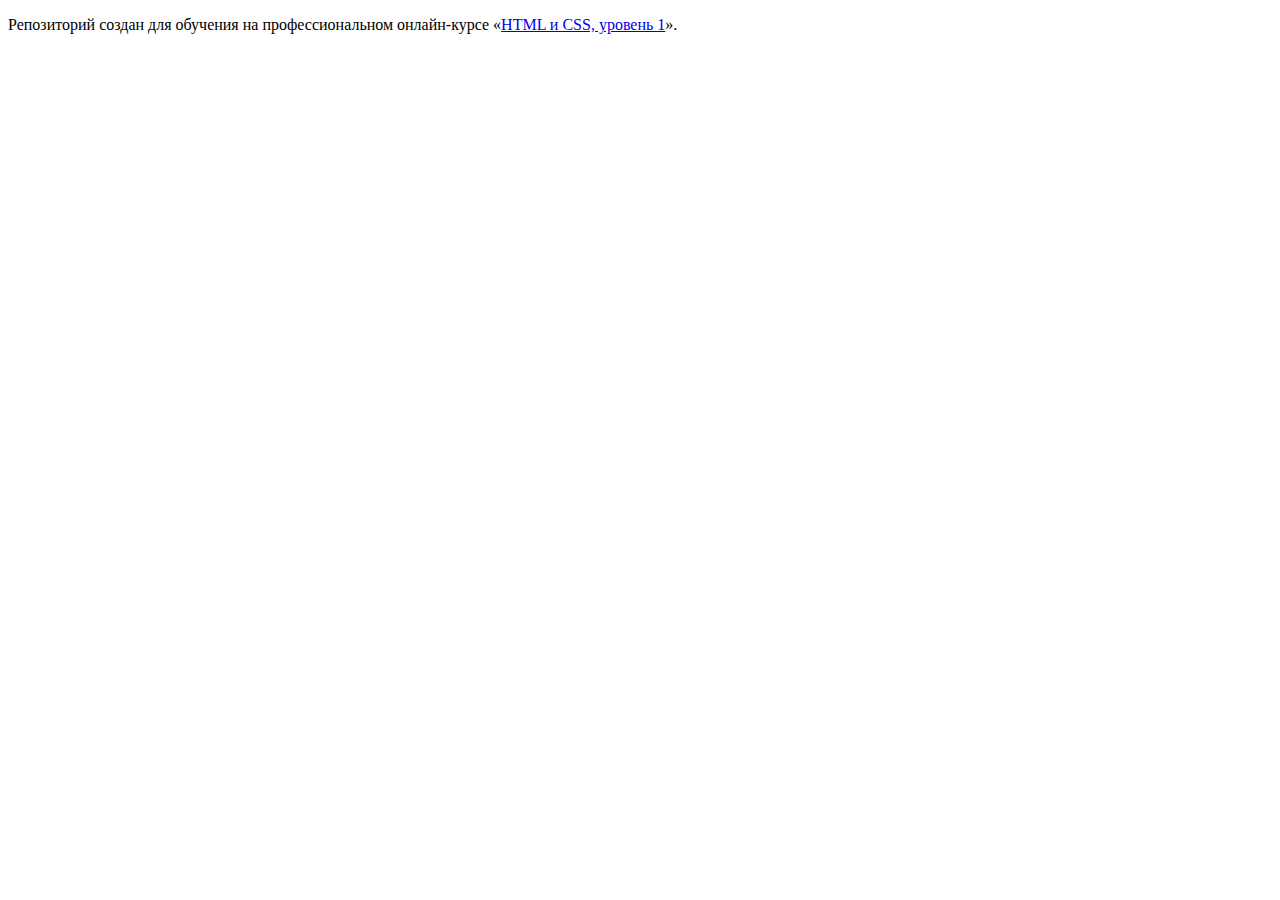
==== index.html @ a4c788f1 ":hatching_chick:" ====
<!DOCTYPE html>
<html lang="ru">
  <head>
    <meta charset="utf-8">
    <title>HTML Academy: Глейси</title>
  </head>
  <body>

    <p>Репозиторий создан для обучения на профессиональном онлайн‑курсе «<a href="https://htmlacademy.ru/intensive/htmlcss">HTML и CSS, уровень 1</a>».</p>

  </body>
</html>
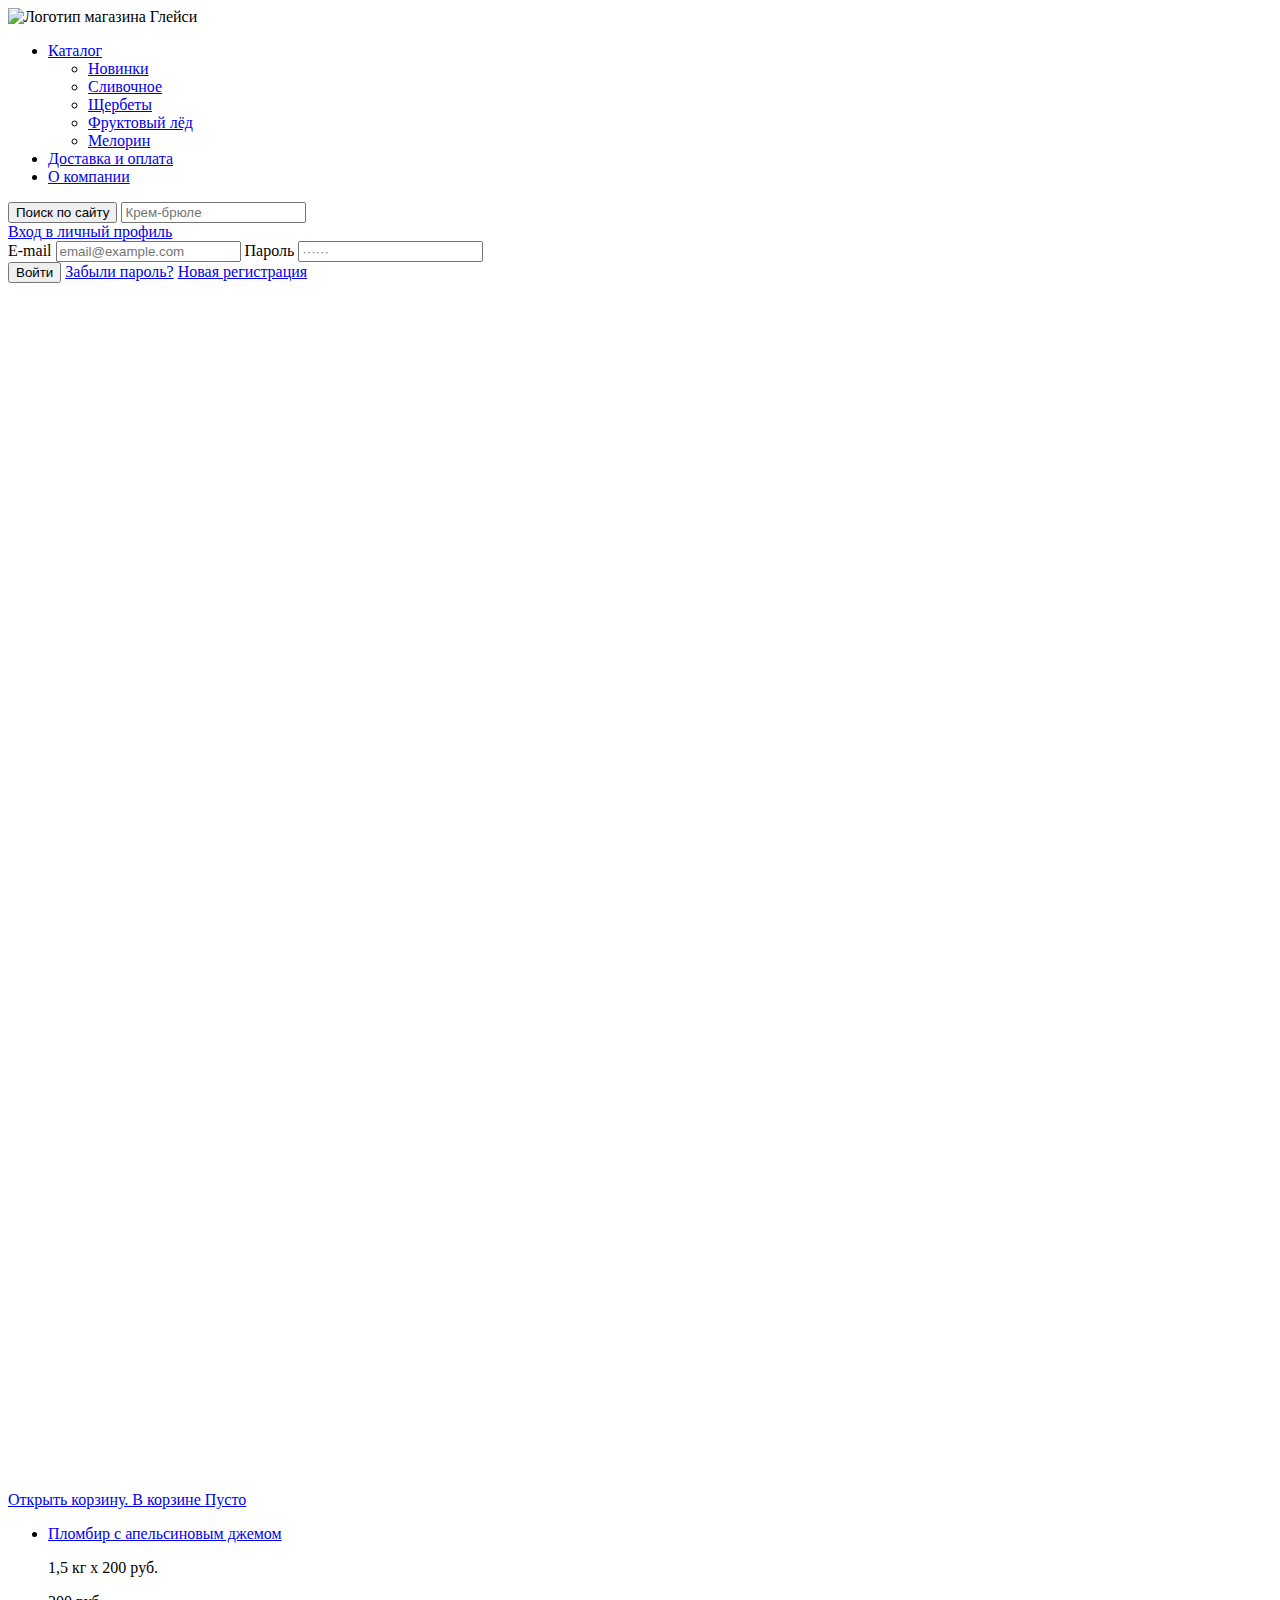
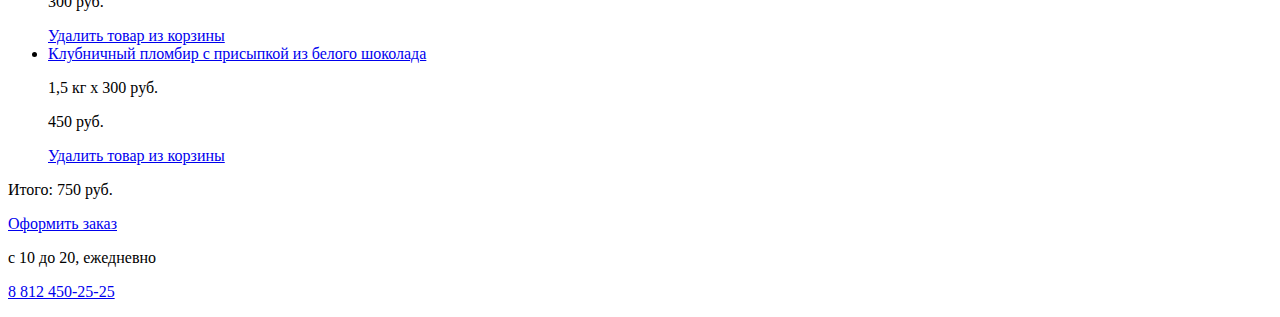
==== commit e8a65088: "Adds header markup" ====
--- a/index.html
+++ b/index.html
@@ -1,12 +1,119 @@
 <!DOCTYPE html>
-<html lang="ru">
-  <head>
-    <meta charset="utf-8">
-    <title>HTML Academy: Глейси</title>
-  </head>
-  <body>
-
-    <p>Репозиторий создан для обучения на профессиональном онлайн‑курсе «<a href="https://htmlacademy.ru/intensive/htmlcss">HTML и CSS, уровень 1</a>».</p>
-
-  </body>
-</html>
+<html class="page" lang="ru">
+<head>
+  <meta charset="utf-8">
+  <meta name="viewport" content="width=device-width, initial-scale=1.0">
+  <title>Магазин мороженого &laquo;Глейси&raquo;. Главная страница.</title>
+  <link rel="stylesheet" href="index.css">
+</head>
+<body class="page__body">
+  <header class="page__header header container">
+    <nav class="header__nav nav">
+      <a class="header__logo logo">
+        <img class="logo-image" src="img/logo.svg" width="154" height="64" alt="Логотип магазина Глейси">
+      </a>
+      <ul class="header__nav-list">
+        <li class="header__nav-item header__nav-item_catalog">
+          <a href="catalog.html" class="header__nav-link header__nav-link_catalog">Каталог</a>
+          <ul class="header__catalog-list">
+            <li class="header__catalog-item">
+              <a href="catalog.html" class="header__catalog-link">Новинки</a>
+            </li>
+            <li class="header__catalog-item">
+              <a href="catalog.html" class="header__catalog-link">Сливочное</a>
+            </li>
+            <li class="header__catalog-item">
+              <a href="catalog.html" class="header__catalog-link">Щербеты</a>
+            </li>
+            <li class="header__catalog-item">
+              <a href="catalog.html" class="header__catalog-link">Фруктовый&nbsp;лёд</a>
+            </li>
+            <li class="header__catalog-item">
+              <a href="catalog.html" class="header__catalog-link">Мелорин</a>
+            </li>
+          </ul>
+        </li>
+        <li class="header__nav-item">
+          <a href="blank.html" class="header__nav-link">Доставка и оплата</a>
+        </li>
+        <li class="header__nav-item">
+          <a href="blank.html" class="header__nav-link">О компании</a>
+        </li>
+      </ul>
+      <div class="header__user-menu">
+        <form class="header__user-item header__search-form" action="https://echo.htmlacademy.ru/" method="GET">
+          <button class="header__user-link header__user-link_search" type="submit">
+            <span class="visually-hidden">Поиск по сайту</span>
+          </button>
+          <label class="header__search-label">
+            <input class="header__search-input" type="search" name="search-input" placeholder="Крем-брюле" required>
+          </label>
+        </form>
+        <div class="header__user-item header__user-item_profile header__profile">
+          <a href="blank.html" class="header__user-link header__user-link_profile">
+            Вход<span class="visually-hidden"> в личный профиль</span>
+          </a>
+          <div class="header__profile-modal">
+            <form class="header__profile-form" action="https://echo.htmlacademy.ru/" method="POST">
+              <label class="header__profile-label">
+                <span class="visually-hidden" lang="en">E-mail</span>
+                <input class="header__profile-input" type="email" name="name" placeholder="email@example.com" required>
+              </label>
+              <label class="header__profile-label">
+                <span class="visually-hidden">Пароль</span>
+                <input class="header__profile-input" type="password" name="password" placeholder="&#183;&#183;&#183;&#183;&#183;&#183;" required>
+              </label>
+              <div class="header__profile-links">
+                <button class="button header__profile-submit" type="submit">Войти</button>
+                <a class="header__profile-help" href="blank.html">Забыли пароль?</a>
+                <a class="header__profile-help" href="blank.html">Новая регистрация</a>
+              </div>
+            </form>
+          </div>
+        </div>
+        <div class="header__user-item header__cart">
+          <a class="header__user-link header__cart-button" href="blank.html">
+            <svg class="header__cart-icon" viewBox="0 0 21 20" fill="none" aria-hidden="true">
+              <path class="header__cart-icon-frame" d="M7.03 20a2 2 0 002.02-2 2 2 0 00-2.02-2 2 2 0 00-2.01 2c0 1.1.9 2 2.01 2zM16.1 20a2 2 0 002.02-2 2 2 0 00-2.02-2 2 2 0 00-2.01 2c0 1.1.9 2 2.01 2zM5.7 2l-.24-2H0v2h3.67l1.5 13H19.3L21 2H5.7zm11.8 11H6.97l-1-9h12.72l-1.19 9z" fill="#ffffff"/>
+              <path class="header__cart-icon-fill" d="M5.94 4.03L6.97 13H17.5l1.2-8.97H5.93z" fill="none"/>
+            </svg>
+            <span class="visually-hidden">Открыть корзину. В корзине </span>Пусто
+          </a>
+          <div class="header__cart-modal">
+            <ul class="header__cart-list">
+              <li class="header__cart-item">
+                <a class="header__cart-link" href="blank.html">Пломбир с апельсиновым джемом</a>
+                <p class="header__cart-calc">
+                  1,5 кг х <span class="header__cart-calc_pale">200 руб.</span>
+                </p>
+                <p class="header__cart-cost">300 руб.</p>
+                <a class="header__cart-remove" href="blank.html">
+                  <span class="visually-hidden">Удалить товар из корзины</span>
+                </a>
+              </li>
+              <li class="header__cart-item item-cart">
+                <a class="header__cart-link" href="blank.html">Клубничный пломбир с присыпкой из белого шоколада</a>
+                <p class="header__cart-calc">
+                  1,5 кг х <span class="header__cart-calc_pale">300 руб.</span>
+                </p>
+                <p class="header__cart-cost">450 руб.</p>
+                <a class="header__cart-remove" href="blank.html">
+                  <span class="visually-hidden">Удалить товар из корзины</span>
+                </a>
+              </li>
+            </ul>
+            <p class="header__cart-total-price">Итого: 750 руб.</p>
+            <div class="header__cart-order-wrap">
+              <a href="blank.html" class="button header__cart-order">Оформить заказ</a>
+            </div>
+          </div>
+        </div>
+      </div>
+    </nav>
+    <p class="header__work-time">с 10 до 20, ежедневно</p>
+    <p class="header__tel">
+      <a class="header__tel-link" href="tel:+78124502525">8 812 450-25-25</a>
+    </p>
+  </header>
+</body>
+</html>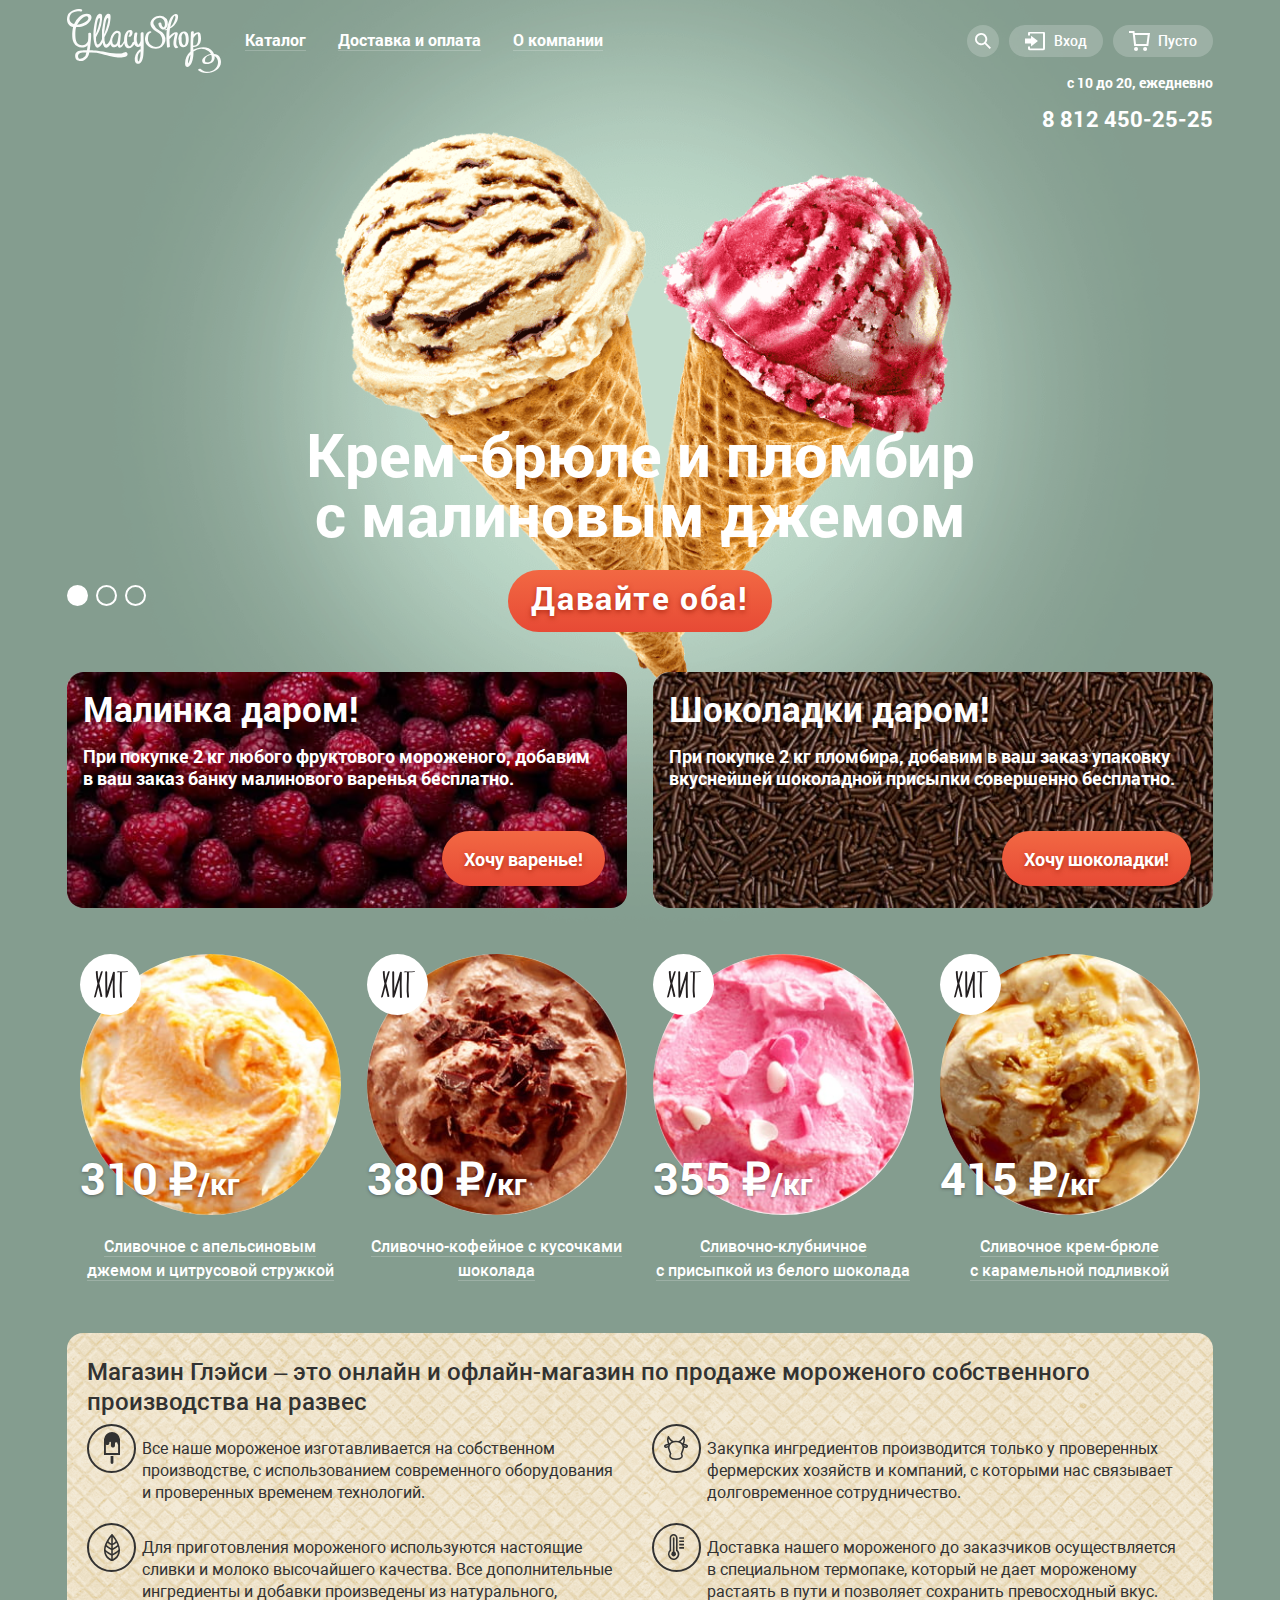
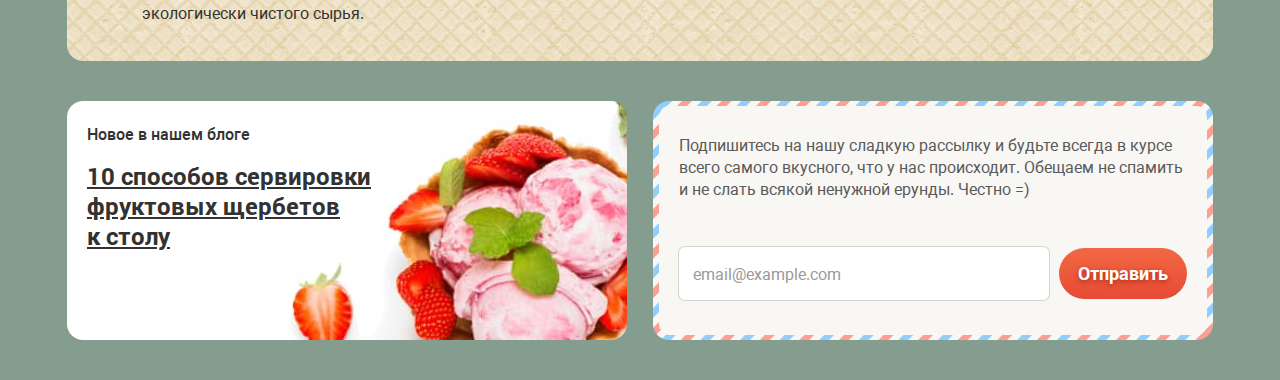
==== commit 8c7c80d9: "Adds main section on the main page" ====
--- a/index.html
+++ b/index.html
@@ -115,5 +115,134 @@
       <a class="header__tel-link" href="tel:+78124502525">8 812 450-25-25</a>
     </p>
   </header>
+  <main class="page__main main container">
+    <h1 class="visually-hidden">Главная страница магазина мороженого Глейси</h1>
+    <section class="main__section main__slider slider">
+      <h2 class="visually-hidden">Предложения для двоих</h2>
+      <ul class="slider__list">
+        <li class="slider__item slider__item_current">
+          <h3 class="slider__caption">Крем-брюле и&nbsp;пломбир с&nbsp;малиновым джемом</h3>
+          <img  class="slider__image" src="img/slider-1.png" width="1200" height="1211" alt="Два мороженых в вафельном рожке: пломбир с шоколадными прослойками и пломбир с малиновым джемом">
+          <a class="button slider__link" href="blank.html">Давайте оба!</a>
+        </li>
+        <li class="slider__item">
+          <h3 class="slider__caption">Шоколадный пломбир и&nbsp;лимонный сорбет</h3>
+          <img  class="slider__image" src="img/slider-2.png" width="1200" height="1211" alt="Два мороженых в вафельном рожке: шоколадный пломбир и пломбир с кусочками лимона">
+          <a class="button slider__link" href="blank.html">Давайте оба!</a>
+        </li>
+        <li class="slider__item">
+          <h3 class="slider__caption">Пломбир с&nbsp;помадкой и&nbsp;клубничный щербет</h3>
+          <img  class="slider__image" src="img/slider-3.png" width="1199" height="1216" alt="Два мороженых в вафельном рожке: пломбир в шоколадной глазури и розовый клубничный щербет">
+          <a class="button slider__link" href="blank.html">Давайте оба!</a>
+        </li>
+      </ul>
+      <ul class="slider__nav">
+        <li class="slider__nav-item">
+          <button class="slider__nav-button slider__nav-button_current" type="button">
+            <span class="visually-hidden">1 предложение</span>
+          </button>
+        </li>
+        <li class="slider__nav-item">
+          <button class="slider__nav-button" type="button">
+            <span class="visually-hidden">2 предложение</span>
+          </button>
+        </li>
+        <li class="slider__nav-item">
+          <button class="slider__nav-button" type="button">
+            <span class="visually-hidden">3 предложение</span>
+          </button>
+        </li>
+      </ul>
+    </section>
+    <section class="main__section sale">
+      <h2 class="visually-hidden">Выгодные предложения</h2>
+      <ul class="sale__list">
+        <li class="sale__item sale__item_raspberry">
+          <h3 class="sale__title">Малинка даром!</h3>
+          <p class="sale__text">При покупке 2&nbsp;кг любого фруктового мороженого, добавим в&nbsp;ваш заказ банку малинового варенья бесплатно.</p>
+          <a class="button sale__link" href="blank.html">Хочу варенье!</a>
+        </li>
+        <li class="sale__item sale__item_chocolate">
+          <h3 class="sale__title">Шоколадки даром!</h3>
+          <p class="sale__text">При покупке 2&nbsp;кг пломбира, добавим в&nbsp;ваш заказ упаковку вкуснейшей шоколадной присыпки совершенно бесплатно.</p>
+          <a class="button sale__link" href="blank.html">Хочу шоколадки!</a>
+        </li>
+      </ul>
+    </section>
+    <section class="main__section main__popular">
+      <h2 class="visually-hidden">Хиты продаж</h2>
+      <ul class="catalog__list">
+        <li class="card">
+          <h3 class="card__title">
+            <a class="card__link" href="blank.html">Сливочное с&nbsp;апельсиновым джемом и&nbsp;цитрусовой стружкой</a>
+          </h3>
+          <p class="card__price">
+            <span class="card__price_accent">310&nbsp;&#x20bd;</span>/кг
+          </p>
+          <img class="card__image" src="img/card-1.jpg" width="267" height="267" alt="Шарик светлого пломбира с оранжевым джемом">
+          <a class="button card__watch" href="blank.html">Быстрый просмотр</a>
+        </li>
+        <li class="card">
+          <h3 class="card__title">
+            <a class="card__link" href="blank.html">Сливочно-кофейное с&nbsp;кусочками шоколада</a>
+          </h3>
+          <p class="card__price">
+            <span class="card__price_accent">380&nbsp;&#x20bd;</span>/кг
+          </p>
+          <img class="card__image" src="img/card-2.jpg" width="267" height="267" alt="Шарик шоколадного пломбира с шоколадной крошкой">
+          <a class="button card__watch" href="blank.html">Быстрый просмотр</a>
+        </li>
+        <li class="card">
+          <h3 class="card__title">
+            <a class="card__link" href="blank.html">Сливочно-клубничное с&nbsp;присыпкой из&nbsp;белого шоколада</a>
+          </h3>
+          <p class="card__price">
+            <span class="card__price_accent">355&nbsp;&#x20bd;</span>/кг
+          </p>
+          <img class="card__image" src="img/card-3.jpg" width="267" height="267" alt="Шарик розового пломбира с кусочками белого шоколада в форме сердечек">
+          <a class="button card__watch" href="blank.html">Быстрый просмотр</a>
+        </li>
+        <li class="card">
+          <h3 class="card__title">
+            <a class="card__link" href="blank.html">Сливочное крем-брюле с&nbsp;карамельной подливкой</a>
+          </h3>
+          <p class="card__price">
+            <span class="card__price_accent">415&nbsp;&#x20bd;</span>/кг
+          </p>
+          <img class="card__image" src="img/card-4.jpg" width="267" height="267" alt="Шарик светлого пломбира со светло-коричневыми прослойками карамели">
+          <a class="button card__watch" href="blank.html">Быстрый просмотр</a>
+        </li>
+      </ul>
+    </section>
+    <section class="main__section about">
+      <h2 class="visually-hidden">О нас</h2>
+      <p class="about__lead">Магазин Глэйси – это&nbsp;онлайн и&nbsp;офлайн-магазин по&nbsp;продаже мороженого собственного производства на&nbsp;развес</p>
+      <ul class="about__list">
+        <li class="about__item">Все наше мороженое изготавливается на&nbsp;собственном производстве, с&nbsp;использованием современного оборудования и&nbsp;проверенных временем технологий.</li>
+        <li class="about__item">Закупка ингредиентов производится только у&nbsp;проверенных фермерских хозяйств и&nbsp;компаний, с&nbsp;которыми нас связывает долговременное сотрудничество.</li>
+        <li class="about__item">Для приготовления мороженого используются настоящие сливки и&nbsp;молоко высочайшего качества. Все&nbsp;дополнительные ингредиенты и&nbsp;добавки произведены из&nbsp;натурального, экологически чистого сырья.</li>
+        <li class="about__item">Доставка нашего мороженого до&nbsp;заказчиков осуществляется в&nbsp;специальном термопаке, который не&nbsp;дает мороженому растаять в&nbsp;пути и&nbsp;позволяет сохранить превосходный вкус.</li>
+      </ul>
+    </section>
+    <section class="main__blog blog">
+      <h2 class="visually-hidden">Блог</h2>
+      <div class="blog__post">
+        <p class="blog__notice">Новое в нашем блоге</p>
+        <p class="blog__title">
+          <a class="blog__link" href="blank.html">10 способов сервировки фруктовых щербетов к&nbsp;столу</a>
+        </p>
+      </div>
+      <form class="blog__form" action="https://echo.htmlacademy.ru/" method="POST">
+        <p class="blog__subscribe">Подпишитесь на&nbsp;нашу сладкую рассылку и&nbsp;будьте всегда в&nbsp;курсе всего самого вкусного, что у&nbsp;нас&nbsp;происходит. Обещаем не&nbsp;спамить и&nbsp;не&nbsp;слать всякой ненужной ерунды. Честно&nbsp;=)</p>
+        <div class="blog__inputs">
+          <label class="blog__label">
+            <span class="visually-hidden" lang="en">E-mail</span>
+            <input class="blog__input" type="email" name="subscribe-email" placeholder="email@example.com" required>
+          </label>
+          <button class="button blog__submit">Отправить</button>
+        </div>
+      </form>
+    </section>
+  </main>
 </body>
 </html>--- a/index.css
+++ b/index.css
@@ -0,0 +1,4 @@
+@import "css/normalize.css";
+@import "body.css";
+@import "header/header.css";
+@import "main/main.css";